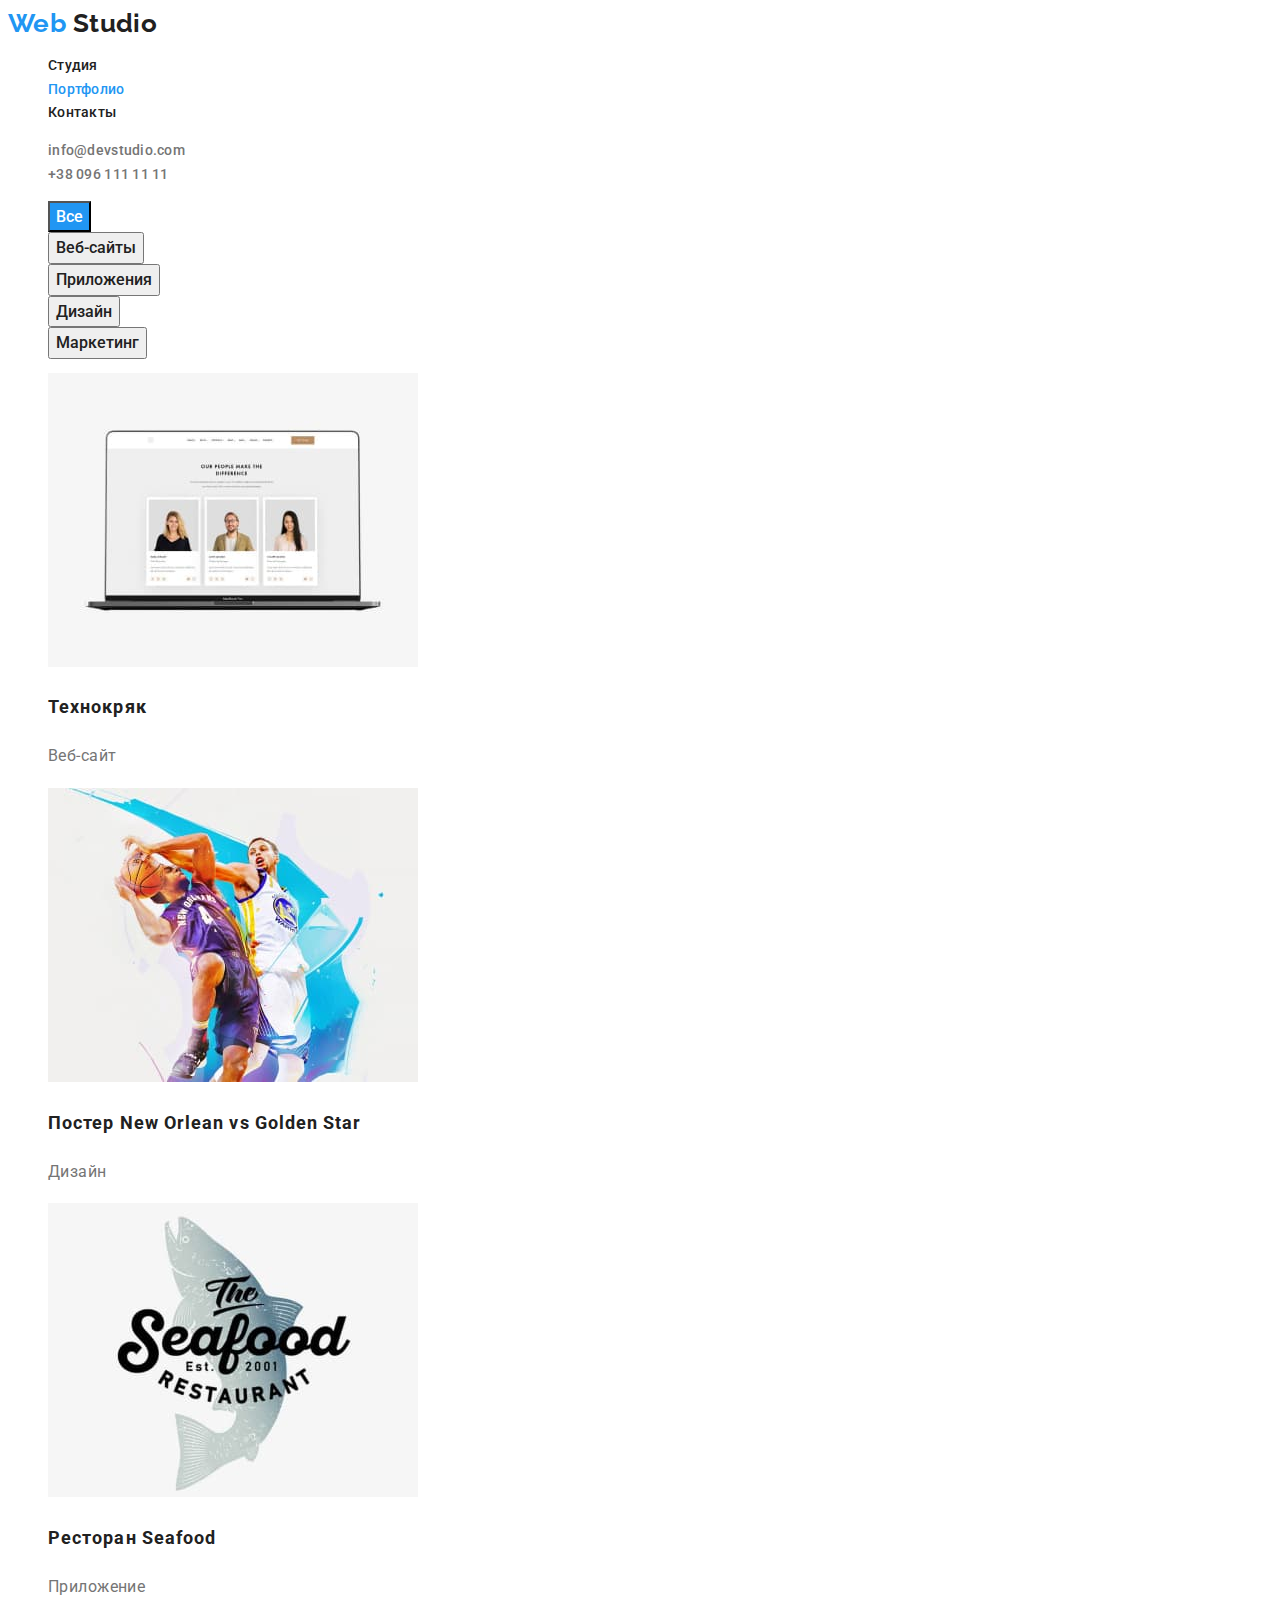
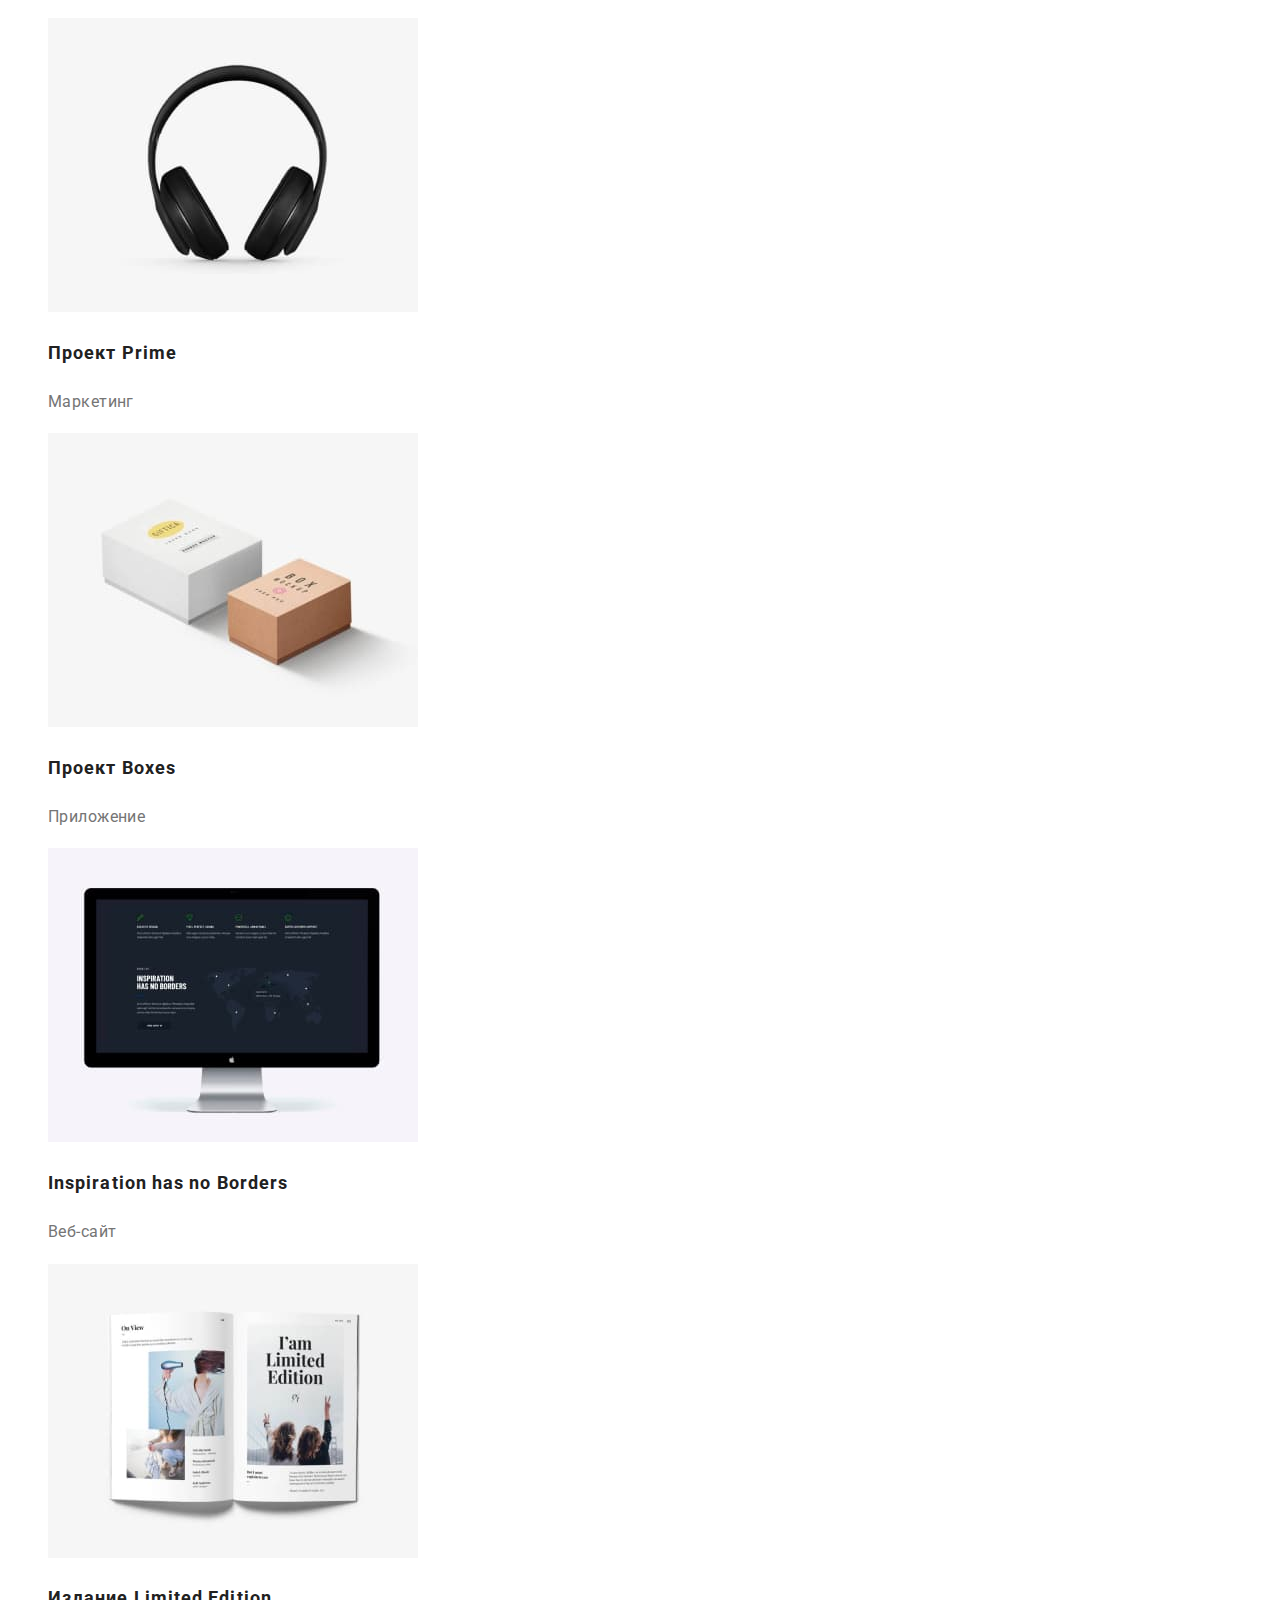
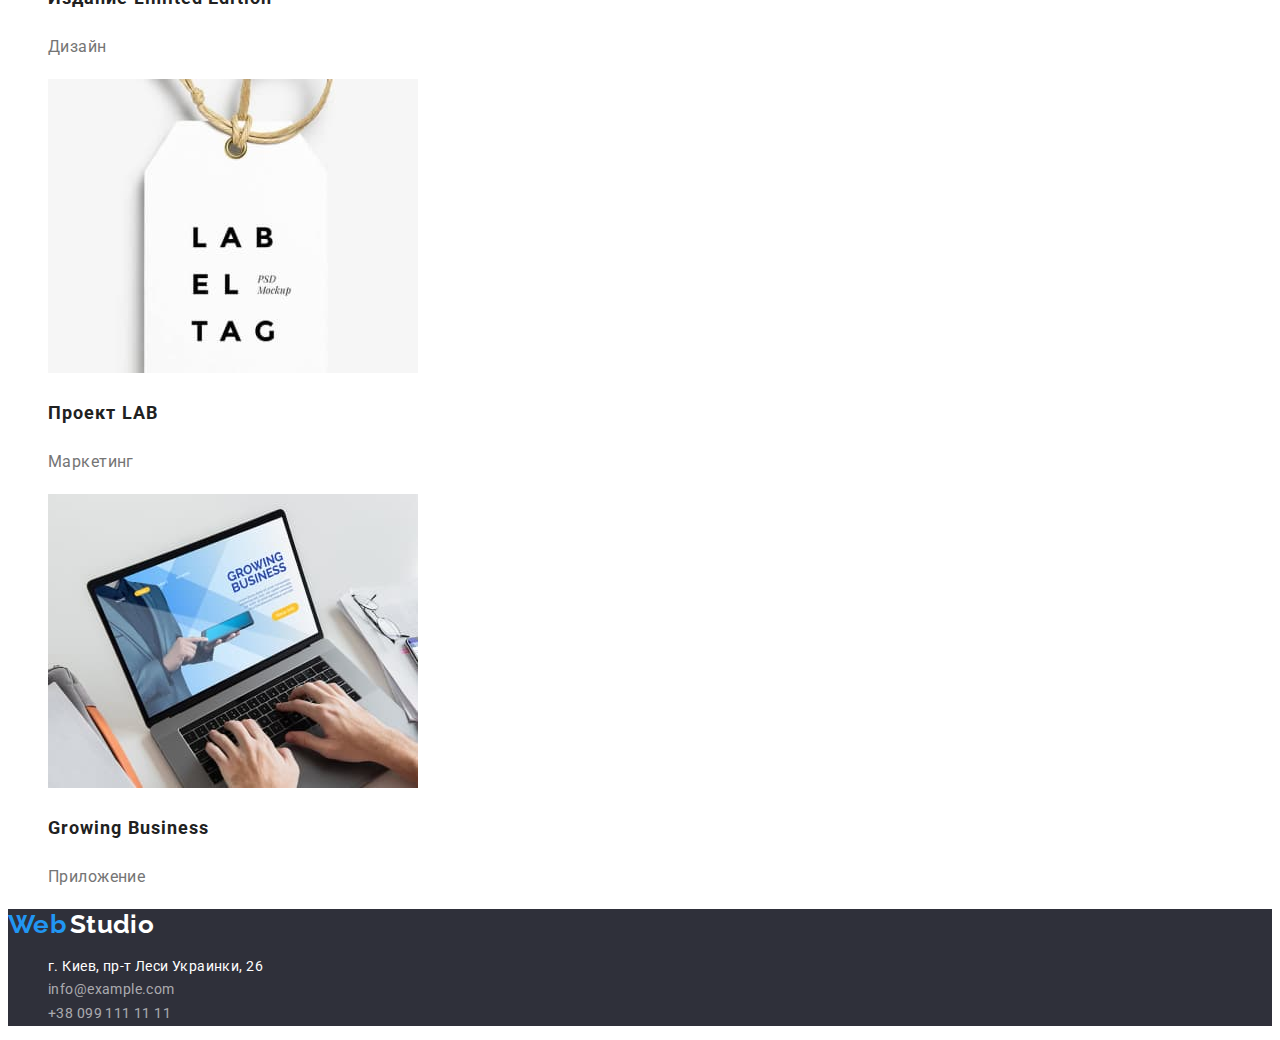
==== portfolio.html @ fdb846cf "cloning" ====
<!DOCTYPE html>
<html lang="ru">

<head>
    <meta charset="UTF-8">
    <meta http-equiv="X-UA-Compatible" content="IE=edge">
    <meta name="viewport" content="width=device-width, initial-scale=1.0">
    <title>goit-markup-hw-02</title>
    <link rel="preconnect" href="https://fonts.googleapis.com">
    <link rel="preconnect" href="https://fonts.gstatic.com" crossorigin>
    <link
        href="https://fonts.googleapis.com/css2?family=Montserrat:wght@400;700&family=Oleo+Script&family=Raleway:wght@700&family=Roboto:wght@400;500;700;900&display=swap"
        rel="stylesheet">
    <link rel="stylesheet" href="./css/styles.css">
</head>

<body>
    <header>
        <a href="#" class="logo">
            <span class="light">Web</span>
            <span class="dark">Studio</span>
            
        </a>
        <nav>
            <ul class="site-nav list">
                <li><a href="./index.html" class="link">Студия</a></li>
                <li><a href="./portfolio.html" class="link current">Портфолио</a></li>
                <li><a href="#" class="link">Контакты</a></li>
            </ul>
        </nav>
        <ul class="menu list">
            <li><a href="mailto:info@devstudio.com" class="menu-link">info@devstudio.com</a></li>
            <li><a href="tel:+380961111111" class="menu-link">+38 096 111 11 11</a></li>
        </ul>
    </header>
    <main>
        <div>
            <ul class="nav list">
                <li> <button class="button-primary">Все</button></li>
                <li> <button class="button-secondary">Веб-сайты</button></li>
                <li> <button class="button-secondary">Приложения</button></li>
                <li> <button class="button-secondary">Дизайн</button></li>
                <li> <button class="button-secondary">Маркетинг</button></li>
            </ul>      
        </div>
        <section class="section">
          <ul class="images-list list">  
              <li><img src="./images/techno.jpg" alt="Техно" width="370" height="294" >
                 <h2 class="title">Технокряк</h2>
                 <p class="work">Веб-сайт</p>
              </li>
              <li><img src="./images/poster.jpg" alt="Постер" width="370" height="294"> 
                 <h2 class="title">Постер New Orlean vs Golden Star</h2>
                 <p class="work">Дизайн</p>
              </li>
              <li><img src="./images/seafood.jpg" alt="Морепродукти" width="370" height="294">
                 <h2 class="title">Ресторан Seafood</h2>
                 <p class="work">Приложение</p>
              </li>
              <li><img src="./images/prime.jpg" alt="Проект prime" width="370" height="294">
                 <h2 class="title">Проект Prime</h2>
                 <p class="work">Маркетинг</p>
              </li>
              <li><img src="./images/boxes.jpg" alt="Коробка" width="370" height="294">
                <h2 class="title">Проект Boxes</h2>
                <p class="work">Приложение</p>
              </li>
              <li><img src="./images/inspiration.jpg" alt="Натхнення" width="370" height="294">
                <h2 class="title">Inspiration has no Borders</h2>
                <p class="work">Веб-сайт</p>
              </li>
              <li><img src="./images/limited.jpg" alt="Обмежене видання" width="370" height="294">
                <h2 class="title">Издание Limited Edition</h2>
                <p class="work">Дизайн</p>
              </li>
              <li><img src="./images/lab.jpg" alt="Проект LAB" width="370" height="294">
                <h2 class="title">Проект LAB</h2>
                <p class="work">Маркетинг</p>
              </li>
              <li><img src="./images/business.jpg" alt="Бизнес" width="370" height="294">
                <h2 class="title">Growing Business</h2>
                <p class="work">Приложение</p>
              </li>
          </ul>
       </section>
    </main>
    <footer class="footer">
        <a href="#" class="company">
            <span class="logo">Web</span>
            <span class="white">Studio</span>
         </a>
        <address>
            <ul class="address list">
                <li><a href="" class="item">г. Киев, пр-т Леси Украинки, 26</a></li>
                <li><a href="mailto:info@example.com" class="link">info@example.com</a></li>
                <li><a href="tel:+380991111111" class="link">+38 099 111 11 11</a></li>
            </ul>
        </address>
    </footer>


</body>

</html>
---- css/styles.css ----
:root {
  --primary-text-color: #757575;
  --title-text-color: #ffffff;
  --accent-color: #2196f3;
  --secondary-color: #212121;
  --transparent-color: rgba(255, 255, 255, 0.6);
  --footer-color: #2f303a;
  --team-background-color: #f5f4fa;
}

body {
  font-family: Roboto, sans-serif;
  font-style: normal;
  background-color: var(--title-text-color);
  color: var(--primary-text-color);
  letter-spacing: 0.03em;
  font-weight: 400;
  font-size: 14px;
  line-height: 1.7;
}

.logo {
  color: var(--accent-color);
  font-family: Raleway;
  font-style: normal;
  font-weight: 700;
  font-size: 26px;
  line-height: 1.2;
  text-decoration: none;
}

.logo .light {
  color: var(--accent-color);
}

.logo .dark {
  color: var(--secondary-color);
}

.site-nav .link {
  font-weight: 500;
  font-size: 14px;
  line-height: 1.14;
  letter-spacing: 0.02em;
  text-decoration: none;
}

.link {
  color: var(--secondary-color);
}

.list {
  list-style: none;
}
.link:hover,
.link:focus {
  color: var(--accent-color);
}
.section-title {
  color: var(--secondary-color);
  font-weight: 700;
  font-size: 36px;
  line-height: 1.17;
  text-align: center;
  letter-spacing: 0.03em;
}
.site-nav .link.current {
  color: var(--accent-color);
}

.hero {
  background-color: #2f303a;
}

.hero-title {
  color: var(--title-text-color);
  font-weight: 900;
  font-size: 44px;
  line-height: 1.36;
  text-align: center;
  letter-spacing: 0.06em;
  text-transform: uppercase;
}

.team {
  background-color: var(--team-background-color);
}
.feature-list .title {
  color: var(--secondary-color);
  font-weight: 700;
  font-size: 14px;
  line-height: 1.4;
  text-transform: uppercase;
}

.section .team {
  color: var(--secondary-color);
  font-weight: 500;
  font-size: 16px;
  line-height: 1.9;
  text-align: center;
}

.section .profession {
  font-weight: 400;
  font-size: 16px;
  line-height: 1.9px;
  text-align: center;
}

.button {
  color: var(--title-text-color);
  background-color: var(--accent-color);
  font-weight: 700;
  font-size: 16px;
  line-height: 1.9;
}

.menu .menu-link {
  color: var(--primary-text-color);
  font-weight: 500;
  font-size: 14px;
  line-height: 1.4;
  letter-spacing: 0.02em;
  text-decoration: none;
}

.menu .link-email {
  color: var(--accent-color);
  font-weight: 500;
  font-size: 14px;
  line-height: 1.4;
  letter-spacing: 0.02em;
  text-decoration: none;
}
.menu .link-tel {
  color: var(--primary-text-color);
  font-weight: 500;
  font-size: 14px;
  line-height: 1.4;
  letter-spacing: 0.02em;
  text-decoration: none;
}

.button-primary {
  color: var(--title-text-color);
  background-color: var(--accent-color);
  font-family: Roboto;
  font-style: normal;
  font-weight: 500;
  font-size: 16px;
  line-height: 1.6;
}

.button-secondary {
  color: var(--secondary-color);
  font-family: Roboto;
  font-style: normal;
  font-weight: 500;
  font-size: 16px;
  line-height: 1.6;
}

.address .link {
  color: var(--transparent-color);
  font-family: Roboto, sans-serif;
  font-style: normal;
  font-weight: 400;
  font-size: 14px;
  line-height: 1.7;
  text-decoration: none;
}

.address .item {
  color: var(--title-text-color);
  font-style: normal;
  font-weight: 400;
  font-size: 14px;
  line-height: 1.7;
  text-decoration: none;
}

.footer {
  background-color: var(--footer-color);
  text-decoration: none;
}
.company {
  text-decoration: none;
}
.footer .white {
  color: var(--title-text-color);
  font-family: Raleway;
  font-style: normal;
  font-weight: 700;
  font-size: 26px;
  line-height: 1.2;
  text-decoration: none;
}

.images-list .title {
  color: var(--secondary-color);
  font-weight: 700;
  font-size: 18px;
  line-height: 2;
  letter-spacing: 0.06em;
}

.images-list .work {
  font-weight: 400;
  font-size: 16px;
  line-height: 1.9;
}
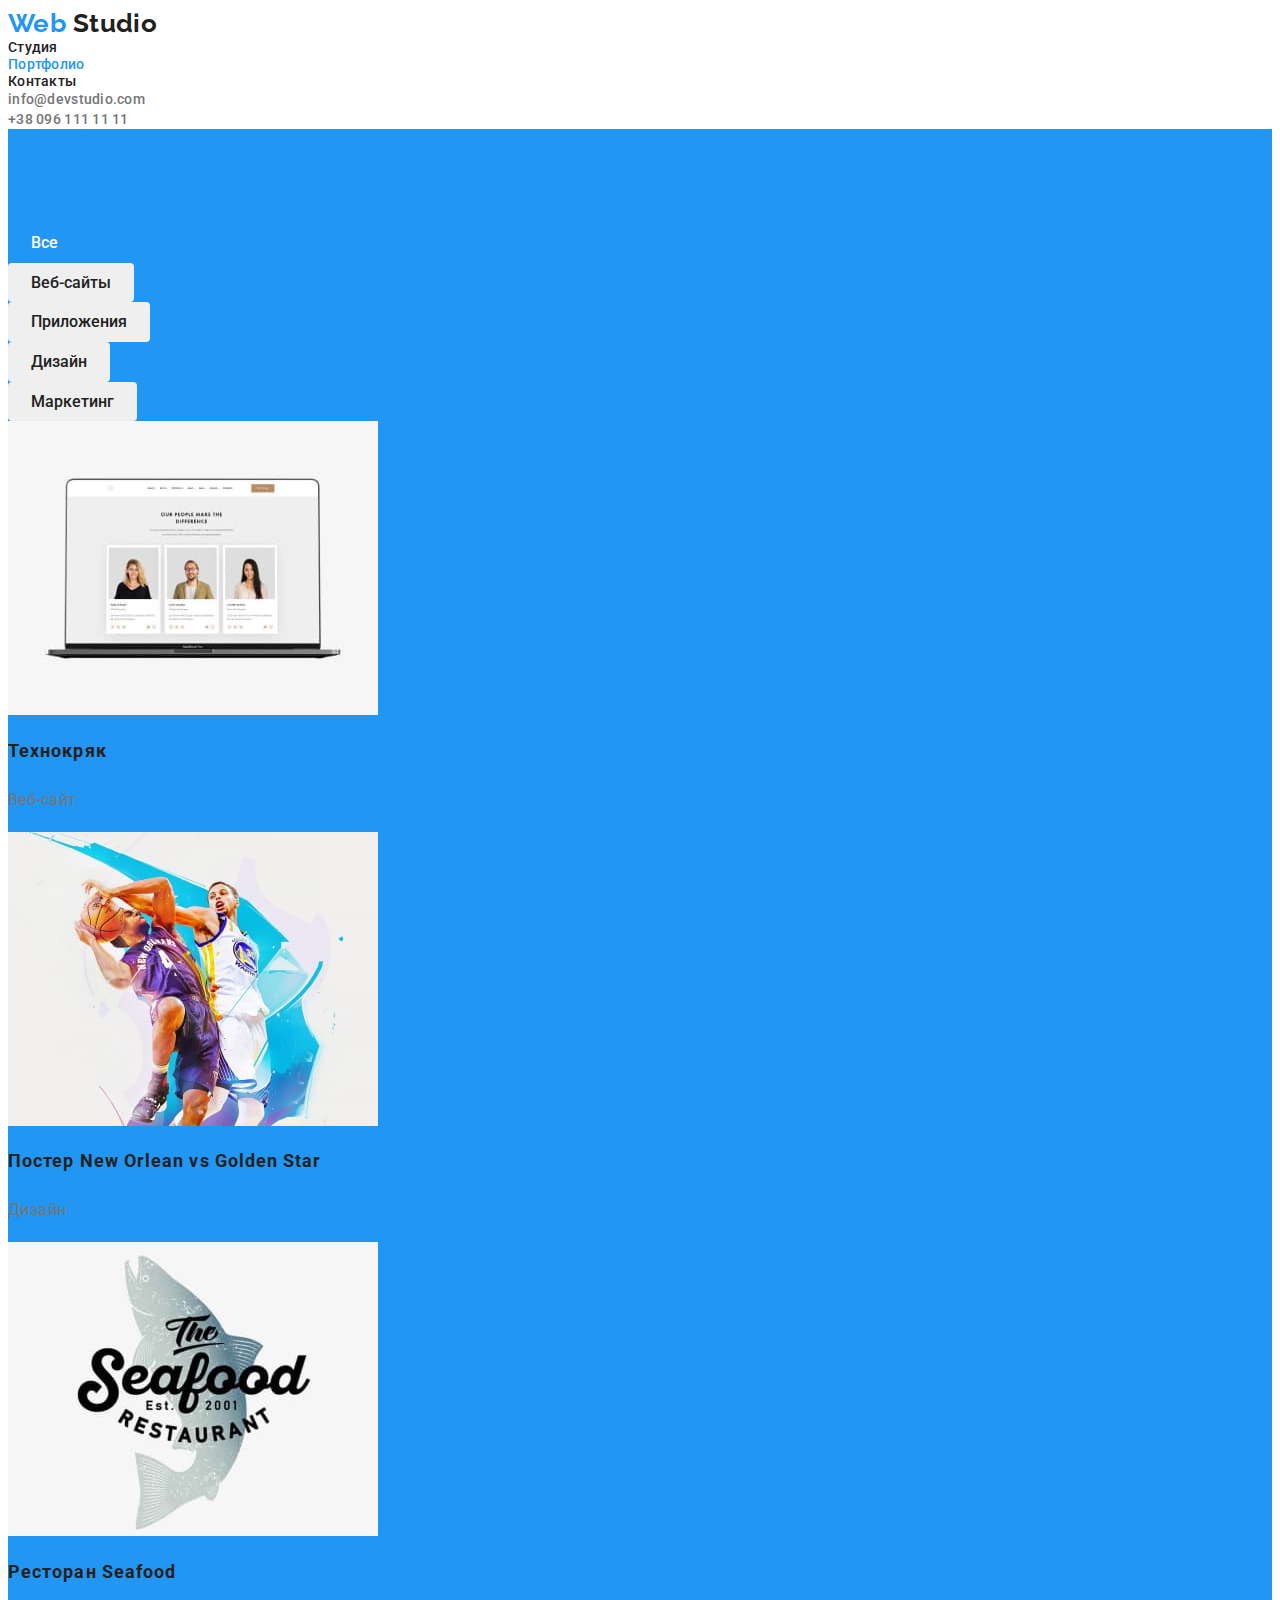
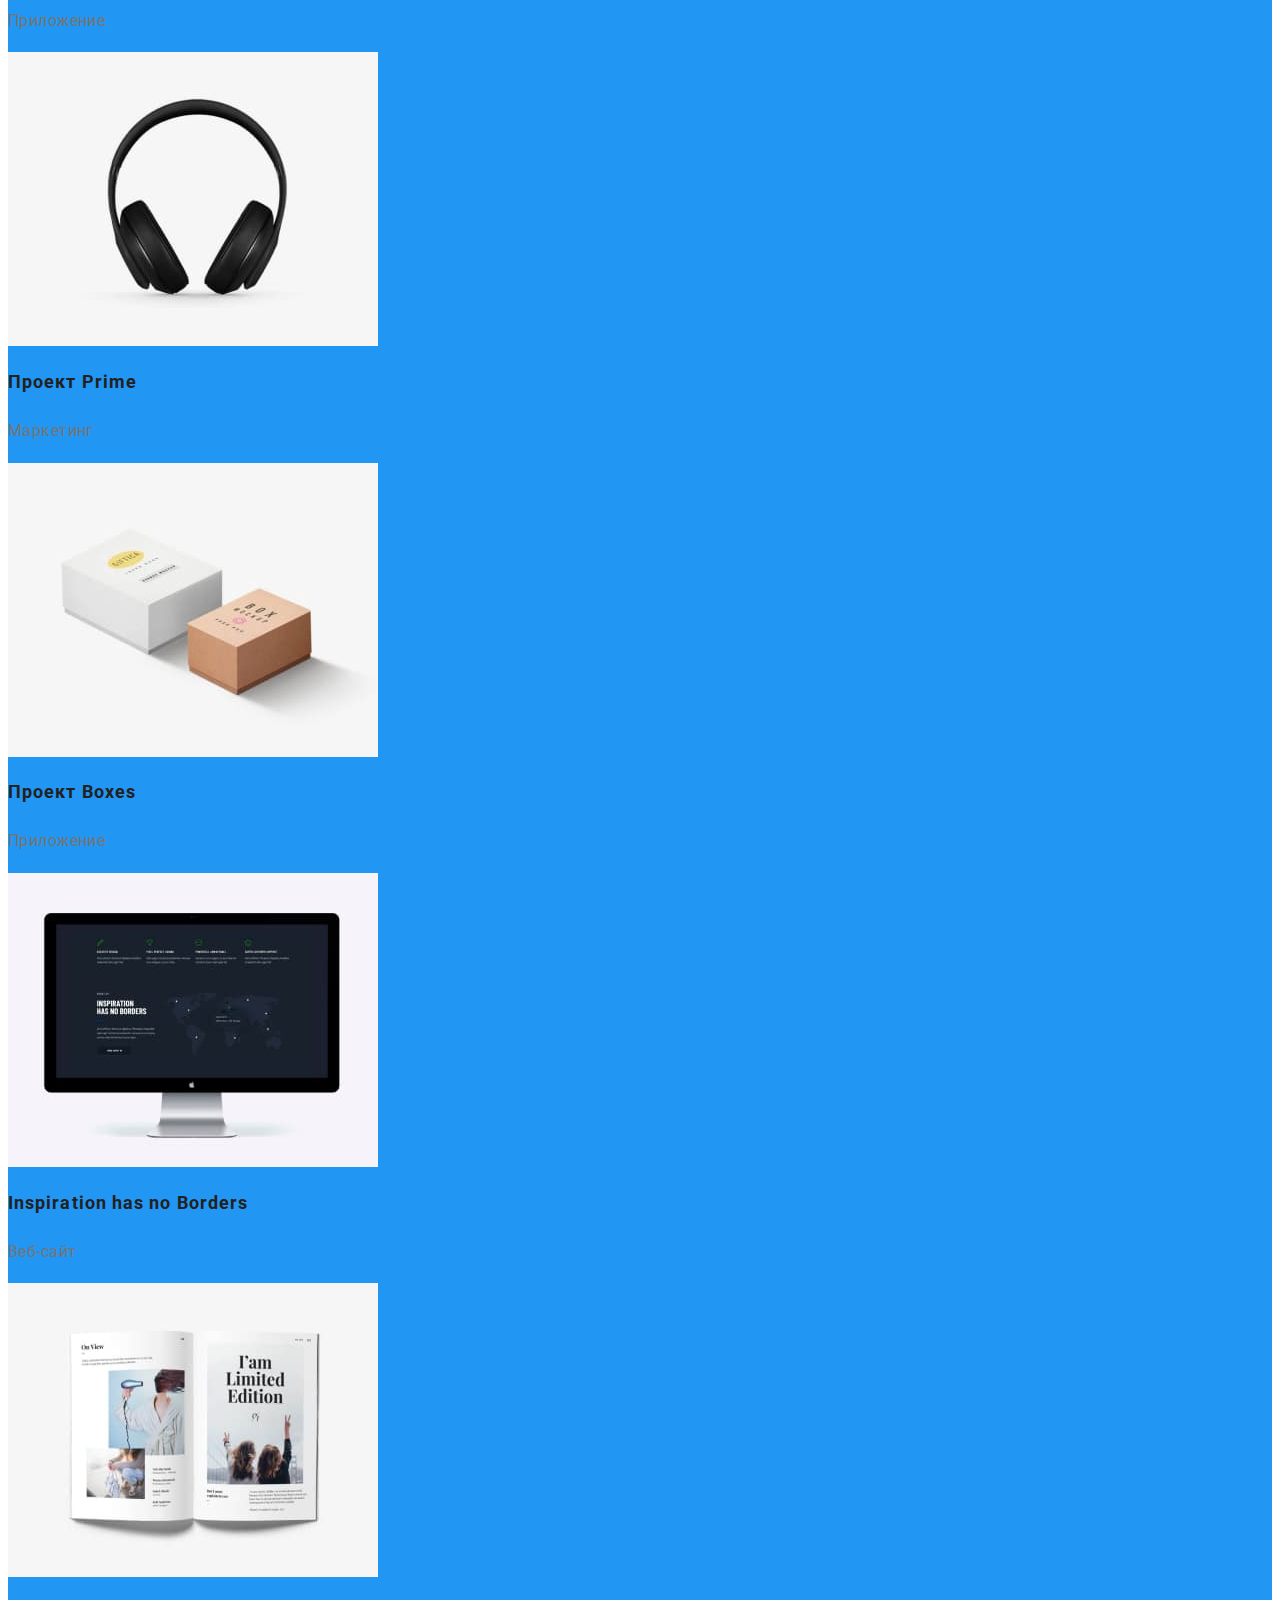
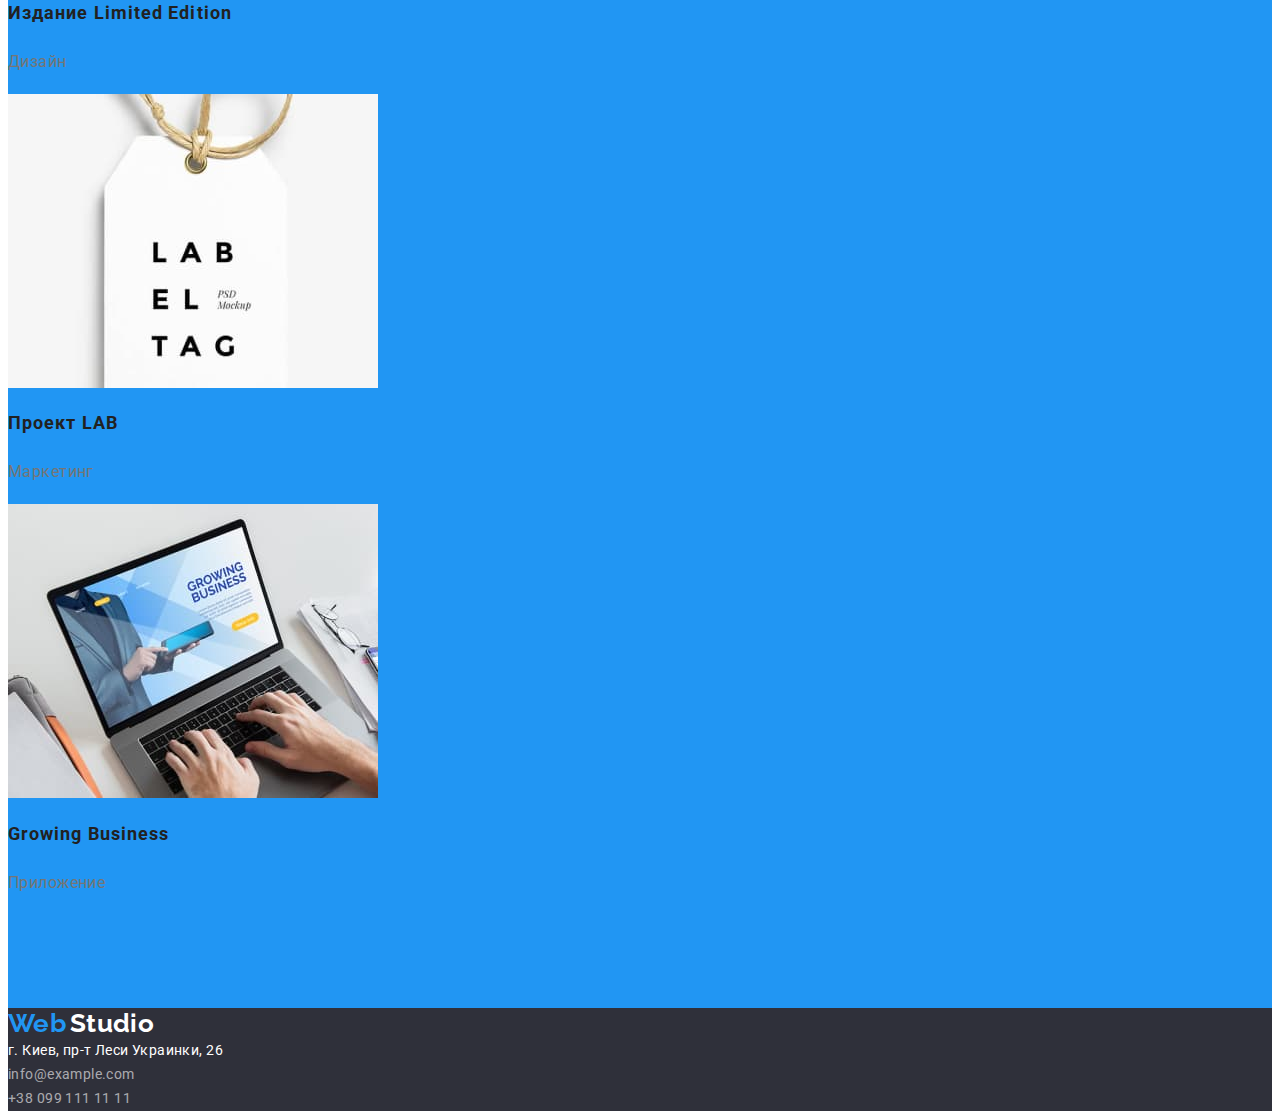
==== commit e22728c6: "the first part" ====
--- a/portfolio.html
+++ b/portfolio.html
@@ -34,16 +34,19 @@
         </ul>
     </header>
     <main>
-        <div>
+       
+   
+      
+        <section class="section">
+
             <ul class="nav list">
                 <li> <button class="button-primary">Все</button></li>
                 <li> <button class="button-secondary">Веб-сайты</button></li>
                 <li> <button class="button-secondary">Приложения</button></li>
                 <li> <button class="button-secondary">Дизайн</button></li>
                 <li> <button class="button-secondary">Маркетинг</button></li>
-            </ul>      
-        </div>
-        <section class="section">
+            </ul>
+
           <ul class="images-list list">  
               <li><img src="./images/techno.jpg" alt="Техно" width="370" height="294" >
                  <h2 class="title">Технокряк</h2>
--- a/css/styles.css
+++ b/css/styles.css
@@ -10,13 +10,28 @@
 
 body {
   font-family: Roboto, sans-serif;
-  font-style: normal;
   background-color: var(--title-text-color);
   color: var(--primary-text-color);
   letter-spacing: 0.03em;
-  font-weight: 400;
-  font-size: 14px;
-  line-height: 1.7;
+  font-size: 14px;
+}
+
+.section {
+  padding-top: 94px;
+  padding-bottom: 94px;
+
+  background-color: #2196f3;
+}
+
+.header {
+  background-color: thistle;
+}
+
+.container {
+  outline: 1px solid tomato;
+  margin-left: auto;
+  margin-right: auto;
+  width: 1200px;
 }
 
 .logo {
@@ -50,6 +65,9 @@
 }
 
 .list {
+  padding: 0;
+  margin: 0;
+
   list-style: none;
 }
 .link:hover,
@@ -57,6 +75,9 @@
   color: var(--accent-color);
 }
 .section-title {
+  margin-top: 0;
+  margin-bottom: 50px;
+
   color: var(--secondary-color);
   font-weight: 700;
   font-size: 36px;
@@ -70,45 +91,73 @@
 
 .hero {
   background-color: #2f303a;
+  text-align: center;
 }
 
 .hero-title {
+  margin-top: 0;
+  margin-bottom: 30px;
+
   color: var(--title-text-color);
   font-weight: 900;
   font-size: 44px;
   line-height: 1.36;
-  text-align: center;
   letter-spacing: 0.06em;
   text-transform: uppercase;
+
+  background-color: tomato;
 }
 
 .team {
   background-color: var(--team-background-color);
 }
 .feature-list .title {
+  margin-top: 0;
+  margin-bottom: 10px;
+
   color: var(--secondary-color);
   font-weight: 700;
   font-size: 14px;
   line-height: 1.4;
   text-transform: uppercase;
 }
+.feature-list .text {
+  margin-top: 0;
+  margin-bottom: 0;
+}
 
 .section .team {
-  color: var(--secondary-color);
-  font-weight: 500;
-  font-size: 16px;
-  line-height: 1.9;
-  text-align: center;
+  margin-top: 0;
+  margin-bottom: 10px;
+
+  color: var(--secondary-color);
+  font-weight: 500;
+  font-size: 16px;
+  line-height: 1.9;
 }
 
 .section .profession {
-  font-weight: 400;
-  font-size: 16px;
-  line-height: 1.9px;
-  text-align: center;
+  margin-top: 0;
+  margin-bottom: 0;
+
+  font-weight: 400;
+  font-size: 16px;
+  line-height: 1.9;
+}
+
+.images-list .item {
+  margin-top: 186px;
+  margin-bottom: 94px;
 }
 
 .button {
+  display: inline-block;
+  border-radius: 4px;
+  padding: 10px 32px;
+  min-width: 136px;
+  text-align: center;
+  border: 1px solid transparent;
+
   color: var(--title-text-color);
   background-color: var(--accent-color);
   font-weight: 700;
@@ -143,6 +192,12 @@
 }
 
 .button-primary {
+  display: inline-block;
+  border-radius: 4px;
+  padding: 6px 22px;
+  text-align: center;
+  border: 1px solid transparent;
+
   color: var(--title-text-color);
   background-color: var(--accent-color);
   font-family: Roboto;
@@ -153,6 +208,12 @@
 }
 
 .button-secondary {
+  display: inline-block;
+  border-radius: 4px;
+  padding: 6px 22px;
+  text-align: center;
+  border: 1px solid transparent;
+
   color: var(--secondary-color);
   font-family: Roboto;
   font-style: normal;
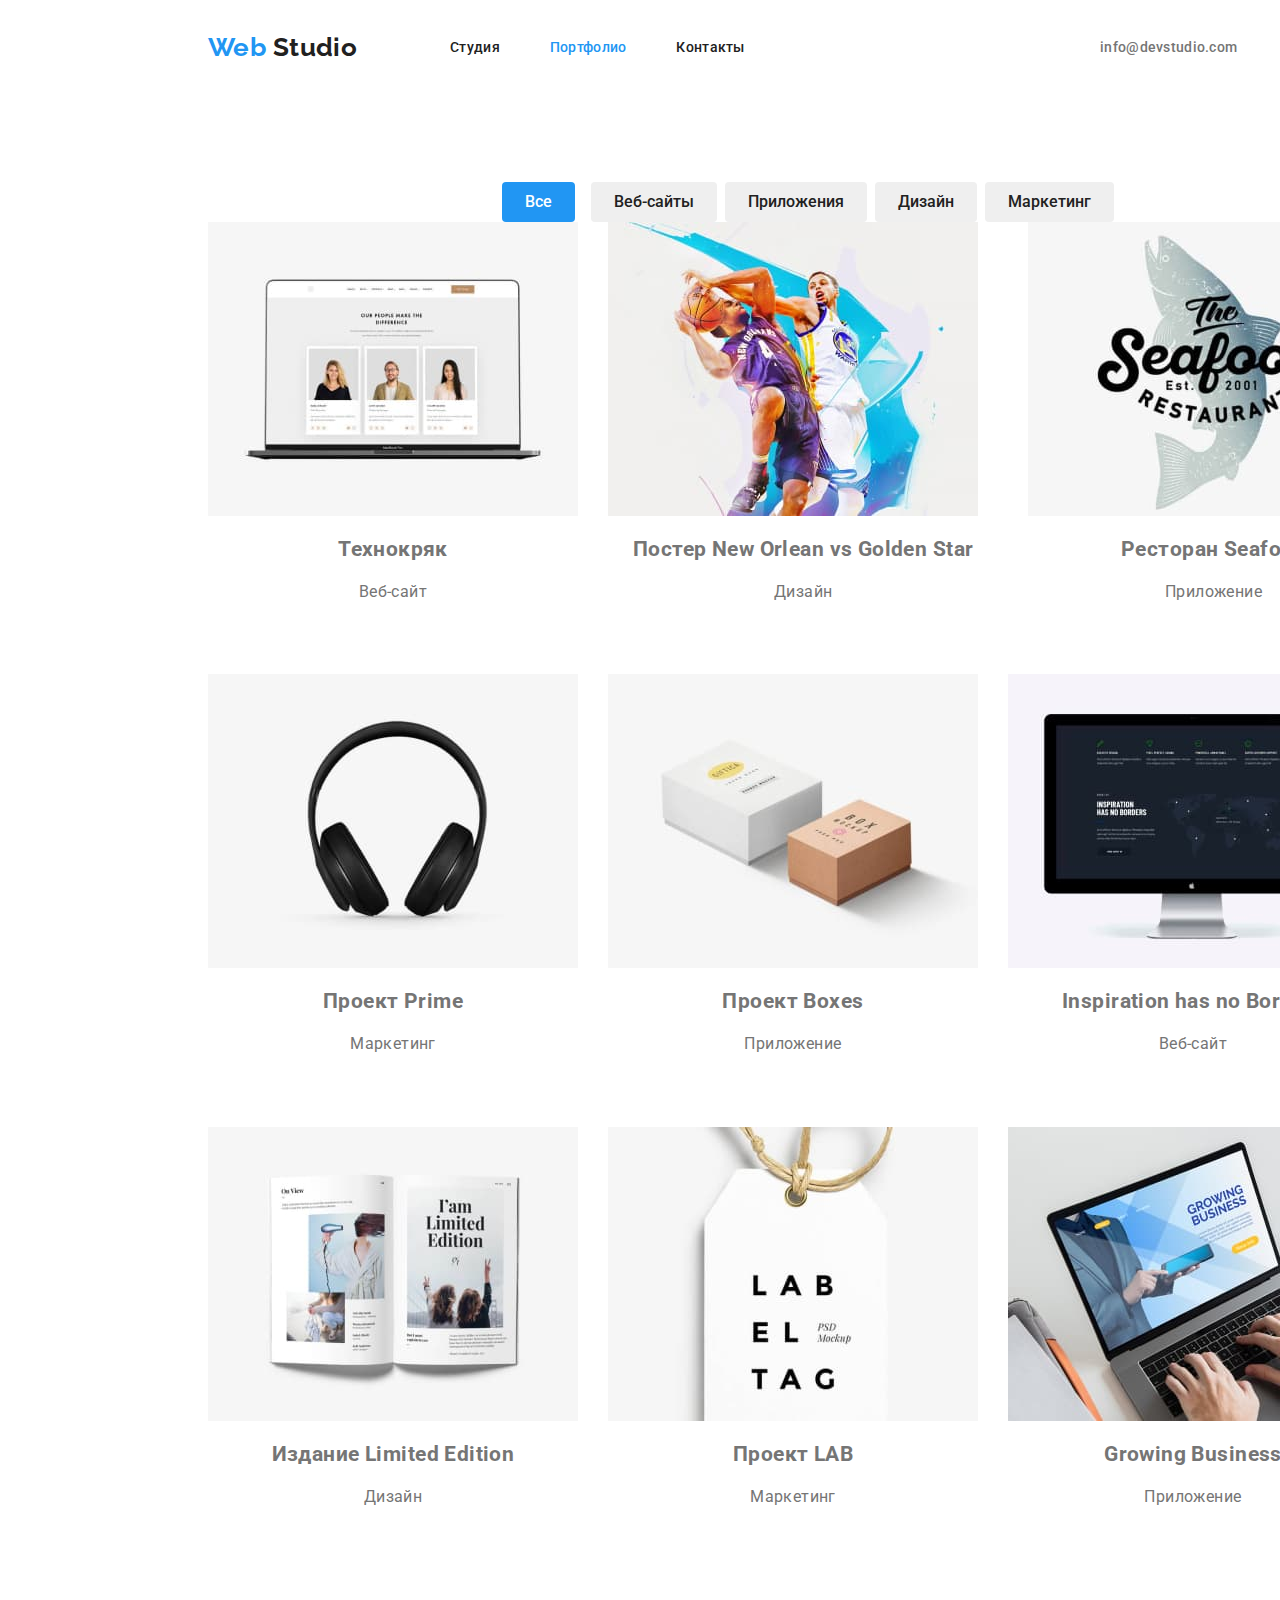
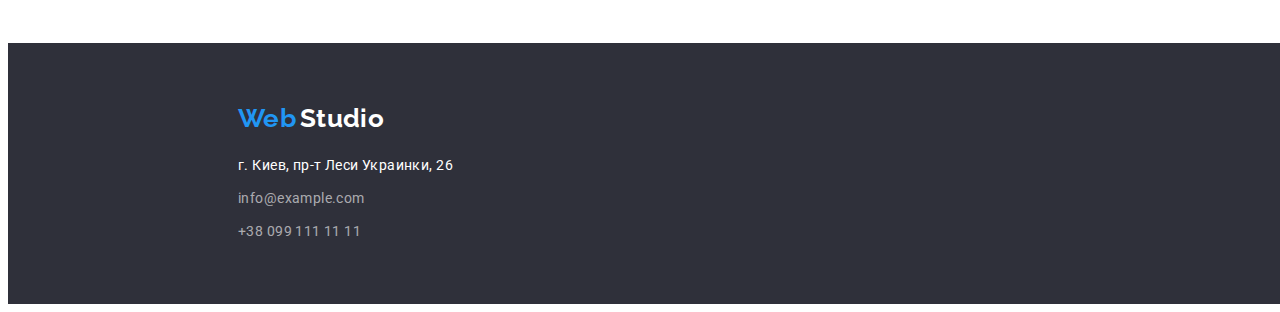
==== commit 35550d68: "latest version" ====
--- a/portfolio.html
+++ b/portfolio.html
@@ -16,80 +16,85 @@
 
 <body>
     <header>
-        <a href="#" class="logo">
+      <div class="container menu-nav">
+          <a href="#" class="logo">
             <span class="light">Web</span>
             <span class="dark">Studio</span>
-            
-        </a>
-        <nav>
+          </a>
+         <nav>
             <ul class="site-nav list">
-                <li><a href="./index.html" class="link">Студия</a></li>
-                <li><a href="./portfolio.html" class="link current">Портфолио</a></li>
-                <li><a href="#" class="link">Контакты</a></li>
+                <li class="item"><a href="./index.html" class="link">Студия</a></li>
+                <li class="item"></li><a href="./portfolio.html" class="link current">Портфолио</a></li>
+                <li class="item"><a href="#" class="link">Контакты</a></li>
             </ul>
-        </nav>
-        <ul class="menu list">
-            <li><a href="mailto:info@devstudio.com" class="menu-link">info@devstudio.com</a></li>
-            <li><a href="tel:+380961111111" class="menu-link">+38 096 111 11 11</a></li>
-        </ul>
+         </nav>
+         <ul class="menu list">
+            <li class="item"><a href="mailto:info@devstudio.com" class="menu-link">info@devstudio.com</a></li>
+            <li class="item"><a href="tel:+380961111111" class="menu-link">+38 096 111 11 11</a></li>
+         </ul>
+      </div>
     </header>
     <main>
        
    
       
         <section class="section">
-
-            <ul class="nav list">
-                <li> <button class="button-primary">Все</button></li>
-                <li> <button class="button-secondary">Веб-сайты</button></li>
-                <li> <button class="button-secondary">Приложения</button></li>
-                <li> <button class="button-secondary">Дизайн</button></li>
-                <li> <button class="button-secondary">Маркетинг</button></li>
-            </ul>
-
-          <ul class="images-list list">  
-              <li><img src="./images/techno.jpg" alt="Техно" width="370" height="294" >
-                 <h2 class="title">Технокряк</h2>
-                 <p class="work">Веб-сайт</p>
-              </li>
-              <li><img src="./images/poster.jpg" alt="Постер" width="370" height="294"> 
-                 <h2 class="title">Постер New Orlean vs Golden Star</h2>
-                 <p class="work">Дизайн</p>
-              </li>
-              <li><img src="./images/seafood.jpg" alt="Морепродукти" width="370" height="294">
-                 <h2 class="title">Ресторан Seafood</h2>
-                 <p class="work">Приложение</p>
-              </li>
-              <li><img src="./images/prime.jpg" alt="Проект prime" width="370" height="294">
-                 <h2 class="title">Проект Prime</h2>
-                 <p class="work">Маркетинг</p>
-              </li>
-              <li><img src="./images/boxes.jpg" alt="Коробка" width="370" height="294">
-                <h2 class="title">Проект Boxes</h2>
-                <p class="work">Приложение</p>
-              </li>
-              <li><img src="./images/inspiration.jpg" alt="Натхнення" width="370" height="294">
-                <h2 class="title">Inspiration has no Borders</h2>
-                <p class="work">Веб-сайт</p>
-              </li>
-              <li><img src="./images/limited.jpg" alt="Обмежене видання" width="370" height="294">
-                <h2 class="title">Издание Limited Edition</h2>
-                <p class="work">Дизайн</p>
-              </li>
-              <li><img src="./images/lab.jpg" alt="Проект LAB" width="370" height="294">
-                <h2 class="title">Проект LAB</h2>
-                <p class="work">Маркетинг</p>
-              </li>
-              <li><img src="./images/business.jpg" alt="Бизнес" width="370" height="294">
-                <h2 class="title">Growing Business</h2>
-                <p class="work">Приложение</p>
-              </li>
-          </ul>
+           <div class="container nav">
+                <ul class="nav list">
+                  <li class="item"> <button class="button-primary">Все</button></li>
+                  <li class="item"> <button class="button-secondary">Веб-сайты</button></li>
+                  <li class="item"> <button class="button-secondary">Приложения</button></li>
+                  <li class="item"> <button class="button-secondary">Дизайн</button></li>
+                  <li class="item"> <button class="button-secondary">Маркетинг</button></li>
+              </ul>
+           </div>
+           <div class="container flex">
+             <ul class="images-list list">  
+                  <li class="flex-element">
+                     <img src="./images/techno.jpg" alt="Техно" width="370" height="294" >
+                    <div class="text"><h2 class="title">Технокряк</h2>
+                     <p class="work">Веб-сайт</p></div>
+                  </li>
+                  <li class="flex-element"><img src="./images/poster.jpg" alt="Постер" width="370" height="294"> 
+                     <div class="text"><h2 class="title">Постер New Orlean vs Golden Star</h2>
+                     <p class="work">Дизайн</p></div>
+                  </li>
+                 <li class="flex-element"><img src="./images/seafood.jpg" alt="Морепродукти" width="370" height="294">
+                      <div class="text"><h2 class="title">Ресторан Seafood</h2>
+                      <p class="work">Приложение</p></div>
+                  </li>
+                 <li class="flex-element"><img src="./images/prime.jpg" alt="Проект prime" width="370" height="294">
+                     <div class="text"><h2 class="title">Проект Prime</h2>
+                      <p class="work">Маркетинг</p></div>
+                 </li>
+                 <li class="flex-element"><img src="./images/boxes.jpg" alt="Коробка" width="370" height="294">
+                    <div class="text"> <h2 class="title">Проект Boxes</h2>
+                      <p class="work">Приложение</p></div>
+                  </li>
+                  <li class="flex-element"><img src="./images/inspiration.jpg" alt="Натхнення" width="370" height="294">
+                    <div class="text"><h2 class="title">Inspiration has no Borders</h2>
+                       <p class="work">Веб-сайт</p></div>
+                    </li>
+                 <li class="flex-element"><img src="./images/limited.jpg" alt="Обмежене видання" width="370" height="294">
+                    <div class="text"> <h2 class="title">Издание Limited Edition</h2>
+                     <p class="work">Дизайн</p></div>
+                 </li>
+                 <li class="flex-element"><img src="./images/lab.jpg" alt="Проект LAB" width="370" height="294">
+                    <div class="text"> <h2 class="title">Проект LAB</h2>
+                     <p class="work">Маркетинг</p></div>
+                 </li>
+                  <li class="flex-element"><img src="./images/business.jpg" alt="Бизнес" width="370" height="294">
+                    <div class="text"><h2 class="title">Growing Business</h2>
+                      <p class="work">Приложение</p></div>
+                  </li>
+               </ul>
+          </div>
        </section>
     </main>
     <footer class="footer">
+      <div class="container">
         <a href="#" class="company">
-            <span class="logo">Web</span>
+            <span class="blue">Web</span>
             <span class="white">Studio</span>
          </a>
         <address>
@@ -99,6 +104,7 @@
                 <li><a href="tel:+380991111111" class="link">+38 099 111 11 11</a></li>
             </ul>
         </address>
+     </div>
     </footer>
 
 
--- a/css/styles.css
+++ b/css/styles.css
@@ -8,7 +8,11 @@
   --team-background-color: #f5f4fa;
 }
 
+
+
+
 body {
+  width: 1600px;
   font-family: Roboto, sans-serif;
   background-color: var(--title-text-color);
   color: var(--primary-text-color);
@@ -19,22 +23,43 @@
 .section {
   padding-top: 94px;
   padding-bottom: 94px;
-
-  background-color: #2196f3;
-}
-
-.header {
-  background-color: thistle;
+}
+
+.link {
+  color: var(--secondary-color);
+}
+
+.list {
+  padding: 0;
+  margin: 0;
+
+  list-style: none;
+}
+
+h1,
+h2,
+h3 {
+  margin-top: 0;
+  margin-bottom: 0;
 }
 
 .container {
-  outline: 1px solid tomato;
   margin-left: auto;
   margin-right: auto;
   width: 1200px;
+  padding-left: 15px;
+  padding-right: 15px;
+}
+
+.menu-nav {
+  display: flex;
+  align-items: center;
 }
 
 .logo {
+  display: block;
+  margin-bottom: 20px;
+
   color: var(--accent-color);
   font-family: Raleway;
   font-style: normal;
@@ -44,6 +69,13 @@
   text-decoration: none;
 }
 
+.menu-nav .logo {
+display: block;
+margin-top: 24px;
+margin-bottom: 25px;
+
+
+}
 .logo .light {
   color: var(--accent-color);
 }
@@ -52,7 +84,23 @@
   color: var(--secondary-color);
 }
 
+.site-nav {
+  display: flex;
+  margin-left: 93px;
+}
+
+.site-nav .item {
+}
+
+.site-nav .item + .item {
+  margin-left: 50px;
+}
+
 .site-nav .link {
+  display: block;
+  padding-top: 32px;
+  padding-bottom: 32px;
+
   font-weight: 500;
   font-size: 14px;
   line-height: 1.14;
@@ -60,16 +108,26 @@
   text-decoration: none;
 }
 
-.link {
-  color: var(--secondary-color);
-}
-
-.list {
-  padding: 0;
-  margin: 0;
-
-  list-style: none;
-}
+.nav {
+  display: flex;
+  justify-content: center;
+}
+
+.nav .item {
+  align-items: center;
+}
+
+.menu {
+  display: flex;
+  margin-left: auto;
+}
+.menu .item {
+}
+
+.menu .item + .item {
+  margin-left: 50px;
+}
+
 .link:hover,
 .link:focus {
   color: var(--accent-color);
@@ -87,6 +145,7 @@
 }
 .site-nav .link.current {
   color: var(--accent-color);
+  margin-right: 50px;
 }
 
 .hero {
@@ -104,13 +163,25 @@
   line-height: 1.36;
   letter-spacing: 0.06em;
   text-transform: uppercase;
-
-  background-color: tomato;
 }
 
 .team {
   background-color: var(--team-background-color);
 }
+
+.feature-list {
+  display: flex;
+  justify-content: space-between;
+}
+
+.feature-list .item {
+  width: 270px;
+}
+
+.feature-list .item + .item {
+  margin-left: 30px;
+}
+
 .feature-list .title {
   margin-top: 0;
   margin-bottom: 10px;
@@ -124,6 +195,17 @@
 .feature-list .text {
   margin-top: 0;
   margin-bottom: 0;
+}
+
+.picture-list {
+  display: flex;
+}
+
+.picture-list .item {
+  margin-right: 30px;
+}
+.picture-list .item:last-child {
+  margin-right: 0;
 }
 
 .section .team {
@@ -148,6 +230,44 @@
 .images-list .item {
   margin-top: 186px;
   margin-bottom: 94px;
+}
+
+.images-list .text {
+  border: 1px solid white;
+  text-align: center;
+  padding-top: 20px;
+  padding-bottom: 20px;
+}
+
+.flex {
+}
+
+img {
+  display: block;
+  max-width: 100%;
+  height: auto;
+}
+
+.flex-element .text {
+  border: 1px solid white;
+  padding: 20px 24px 20px 24px;
+}
+
+.images-list {
+  display: flex;
+  flex-wrap: wrap;
+}
+
+.flex-element {
+  margin-right: 30px;
+  margin-bottom: 30px;
+}
+.flex-element:nth-child(3n) {
+  margin-right: 0;
+}
+
+.flex-element:nth-last-child(-n + 3) {
+  margin-bottom: 0;
 }
 
 .button {
@@ -175,6 +295,10 @@
 }
 
 .menu .link-email {
+  display: block;
+  padding-top: 32px;
+  padding-bottom: 32px;
+
   color: var(--accent-color);
   font-weight: 500;
   font-size: 14px;
@@ -183,6 +307,10 @@
   text-decoration: none;
 }
 .menu .link-tel {
+  display: block;
+  padding-top: 32px;
+  padding-bottom: 32px;
+
   color: var(--primary-text-color);
   font-weight: 500;
   font-size: 14px;
@@ -192,6 +320,8 @@
 }
 
 .button-primary {
+  margin-right: 8px;
+
   display: inline-block;
   border-radius: 4px;
   padding: 6px 22px;
@@ -222,7 +352,16 @@
   line-height: 1.6;
 }
 
+.nav .item:not(:last-child) {
+  display: block;
+  margin-right: 8px;
+}
+
 .address .link {
+  display: block;
+
+  margin-top: 9px;
+
   color: var(--transparent-color);
   font-family: Roboto, sans-serif;
   font-style: normal;
@@ -233,6 +372,8 @@
 }
 
 .address .item {
+  
+
   color: var(--title-text-color);
   font-style: normal;
   font-weight: 400;
@@ -242,10 +383,13 @@
 }
 
 .footer {
+  padding: 60px 1154px 60px 215px;
   background-color: var(--footer-color);
   text-decoration: none;
 }
 .company {
+  display: block;
+  margin-bottom: 20px;
   text-decoration: none;
 }
 .footer .white {
@@ -258,6 +402,18 @@
   text-decoration: none;
 }
 
+.footer .blue {
+  
+  color: var(--accent-color);
+  font-family: Raleway;
+  font-style: normal;
+  font-weight: 700;
+  font-size: 26px;
+  line-height: 1.2;
+  text-decoration: none;
+}
+}
+
 .images-list .title {
   color: var(--secondary-color);
   font-weight: 700;
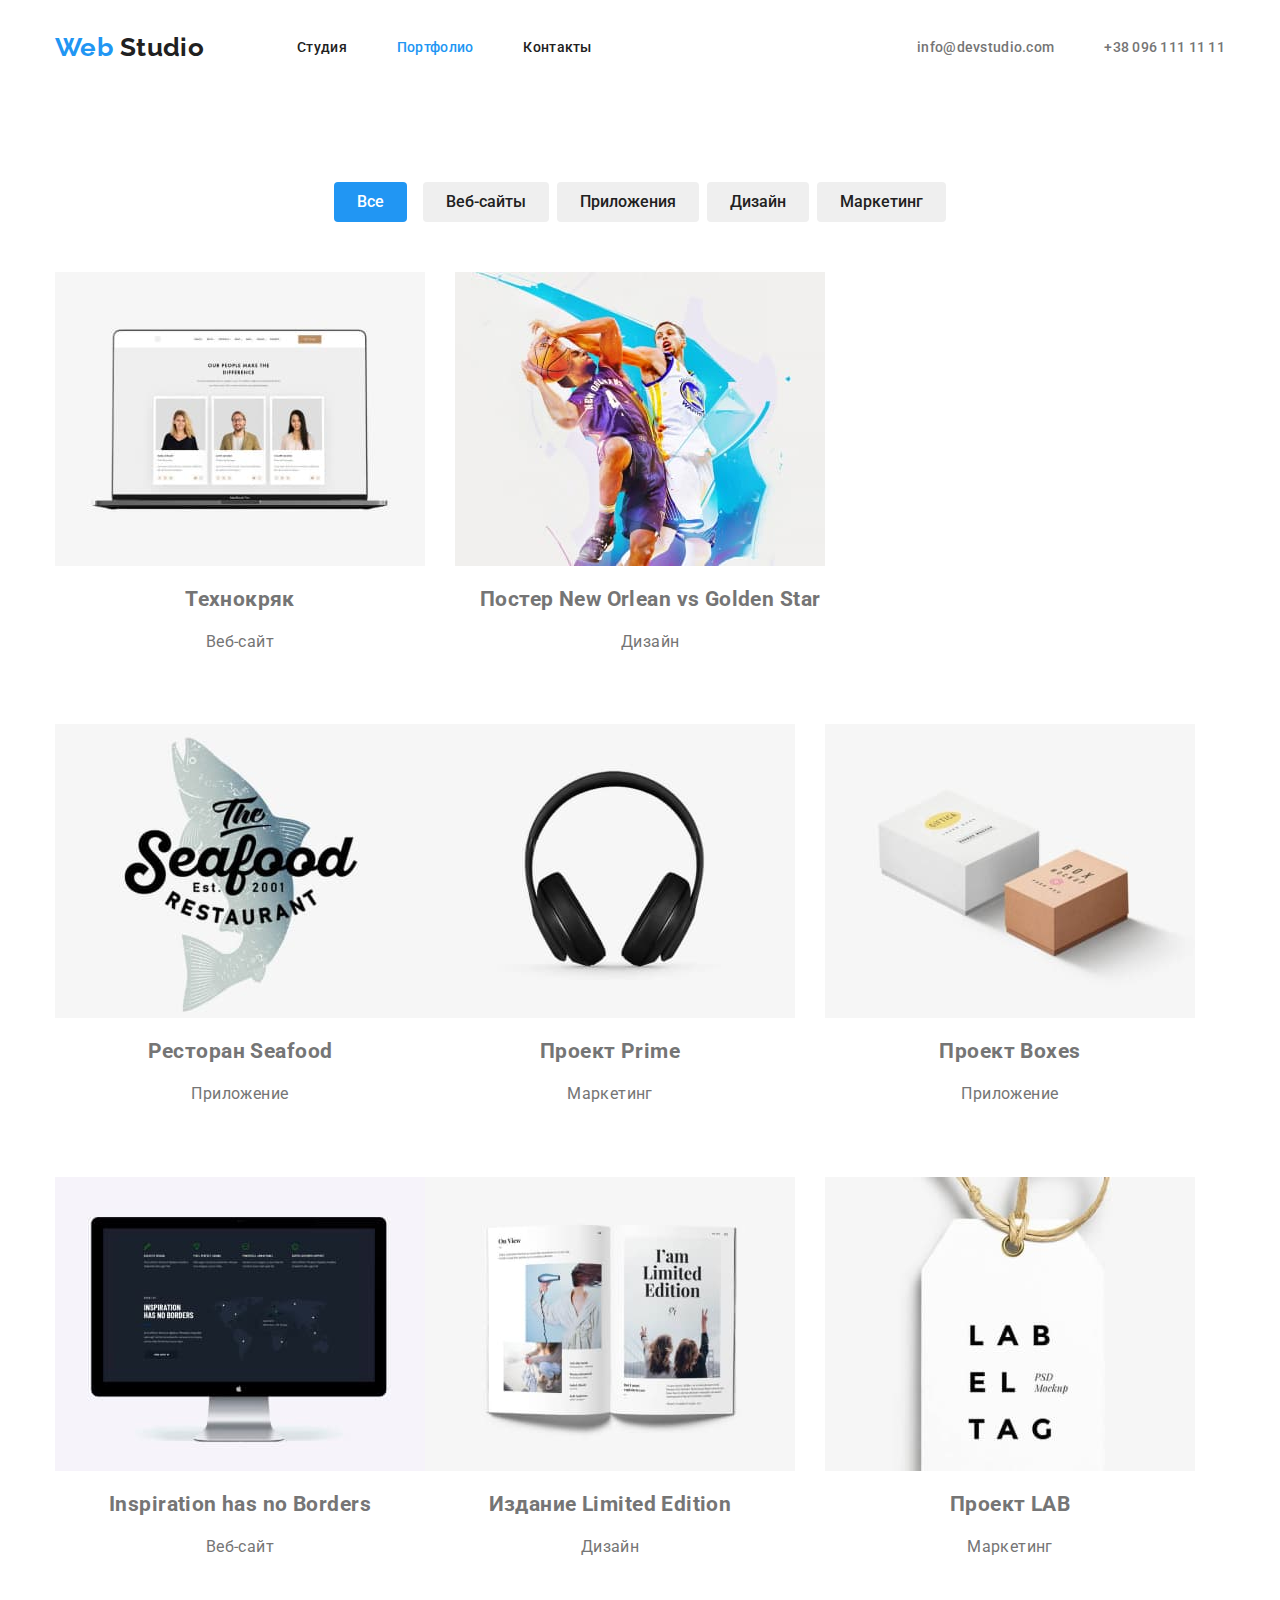
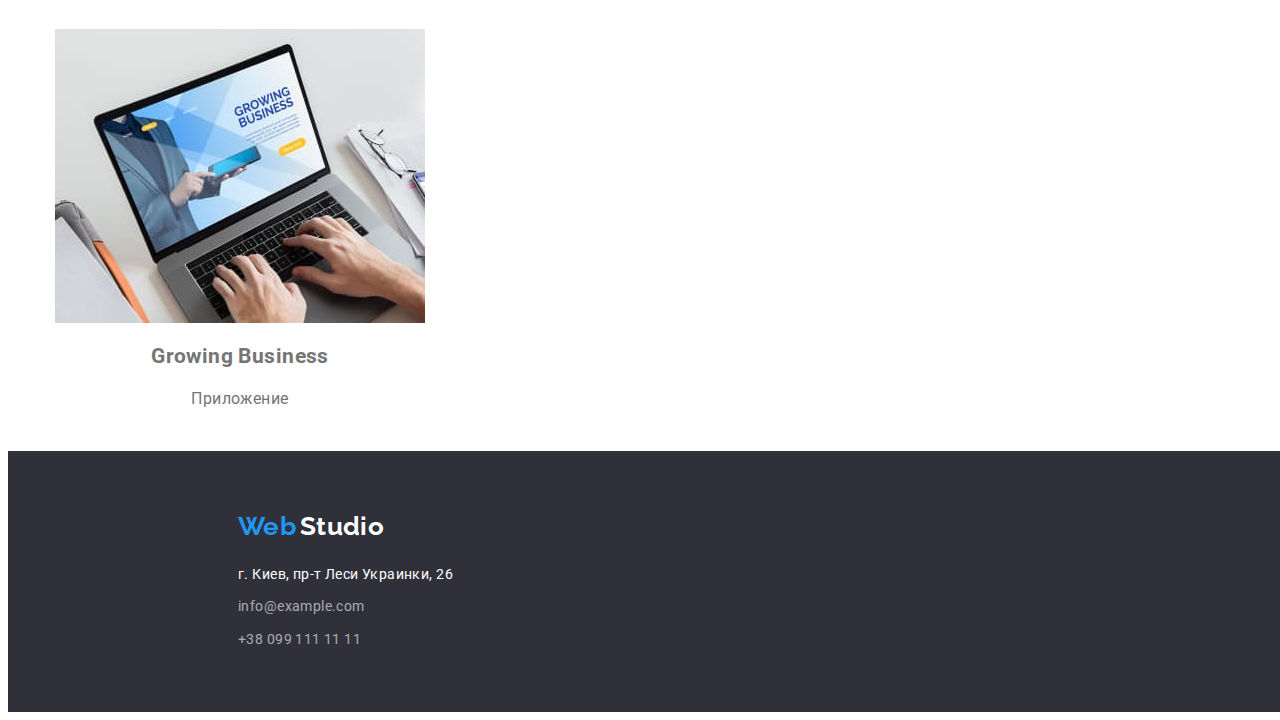
==== commit ed586066: "adjustment2" ====
--- a/portfolio.html
+++ b/portfolio.html
@@ -39,7 +39,7 @@
    
       
         <section class="section">
-           <div class="container nav">
+           <div class="container navigation">
                 <ul class="nav list">
                   <li class="item"> <button class="button-primary">Все</button></li>
                   <li class="item"> <button class="button-secondary">Веб-сайты</button></li>
--- a/css/styles.css
+++ b/css/styles.css
@@ -8,11 +8,20 @@
   --team-background-color: #f5f4fa;
 }
 
+html {
+  box-sizing: border-box;
+}
+
+*,
+*::before,
+*::after {
+  box-sizing: inherit;
+}
 
 
 
 body {
-  width: 1600px;
+  
   font-family: Roboto, sans-serif;
   background-color: var(--title-text-color);
   color: var(--primary-text-color);
@@ -22,8 +31,8 @@
 
 .section {
   padding-top: 94px;
-  padding-bottom: 94px;
-}
+  }
+
 
 .link {
   color: var(--secondary-color);
@@ -92,8 +101,8 @@
 .site-nav .item {
 }
 
-.site-nav .item + .item {
-  margin-left: 50px;
+.site-nav .item + .item:not(:last-child) {
+  margin-right: 50px;
 }
 
 .site-nav .link {
@@ -108,7 +117,11 @@
   text-decoration: none;
 }
 
+.navigation {
+  margin-bottom: 50px;
+}
 .nav {
+  
   display: flex;
   justify-content: center;
 }
@@ -151,11 +164,14 @@
 .hero {
   background-color: #2f303a;
   text-align: center;
+  padding-top: 200px;
+  padding-bottom: 200px;
 }
 
 .hero-title {
   margin-top: 0;
   margin-bottom: 30px;
+  
 
   color: var(--title-text-color);
   font-weight: 900;
@@ -165,7 +181,8 @@
   text-transform: uppercase;
 }
 
-.team {
+.command{
+  padding-bottom: 94px;  
   background-color: var(--team-background-color);
 }
 
@@ -183,7 +200,7 @@
 }
 
 .feature-list .title {
-  margin-top: 0;
+  
   margin-bottom: 10px;
 
   color: var(--secondary-color);
@@ -195,7 +212,13 @@
 .feature-list .text {
   margin-top: 0;
   margin-bottom: 0;
-}
+
+  font-weight: 400;
+  font-size: 14px;
+  line-height: 1.7;
+
+}
+  
 
 .picture-list {
   display: flex;
@@ -209,6 +232,7 @@
 }
 
 .section .team {
+  
   margin-top: 0;
   margin-bottom: 10px;
 
@@ -227,10 +251,11 @@
   line-height: 1.9;
 }
 
-.images-list .item {
-  margin-top: 186px;
-  margin-bottom: 94px;
-}
+.images-list .item:not(:last-child) {
+  
+   margin-right: 30px;
+}
+
 
 .images-list .text {
   border: 1px solid white;
@@ -277,6 +302,7 @@
   min-width: 136px;
   text-align: center;
   border: 1px solid transparent;
+  
 
   color: var(--title-text-color);
   background-color: var(--accent-color);
@@ -383,6 +409,7 @@
 }
 
 .footer {
+ 
   padding: 60px 1154px 60px 215px;
   background-color: var(--footer-color);
   text-decoration: none;
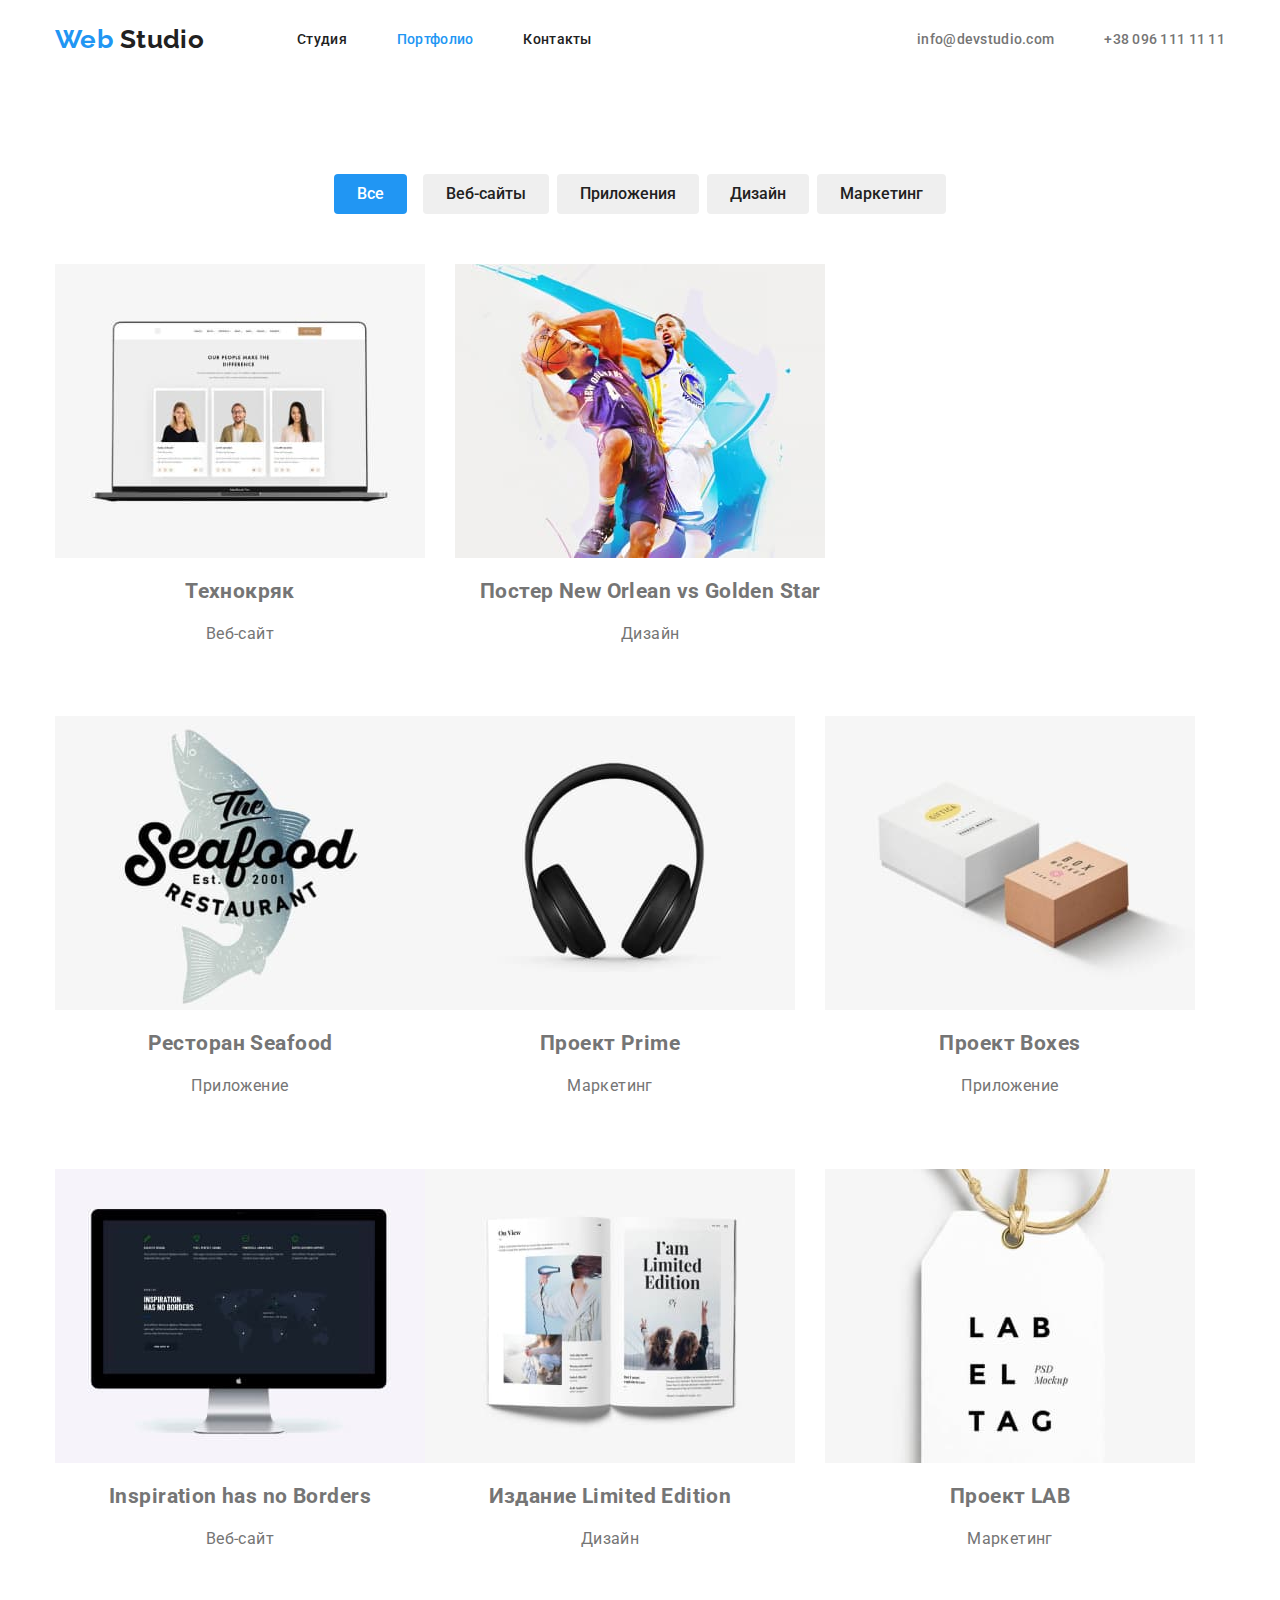
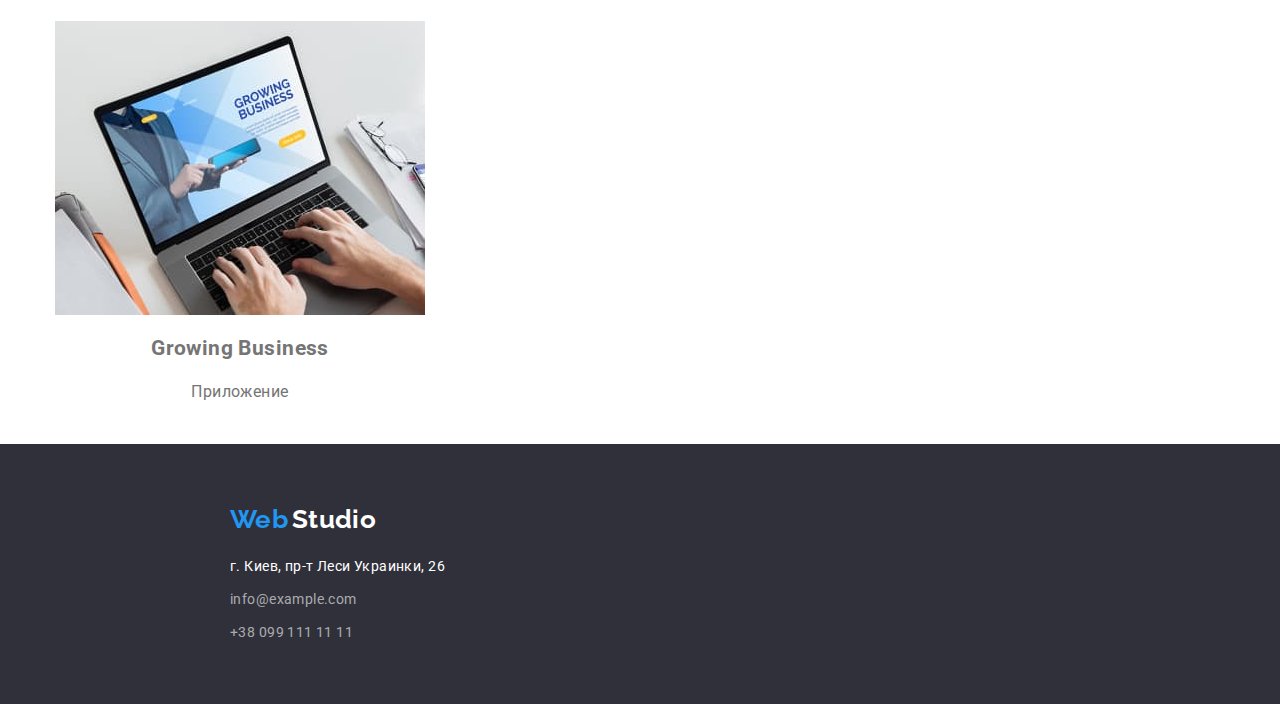
==== commit b44acb33: "adjustment3" ====
--- a/portfolio.html
+++ b/portfolio.html
@@ -2,20 +2,20 @@
 <html lang="ru">
 
 <head>
-    <meta charset="UTF-8">
-    <meta http-equiv="X-UA-Compatible" content="IE=edge">
-    <meta name="viewport" content="width=device-width, initial-scale=1.0">
-    <title>goit-markup-hw-02</title>
-    <link rel="preconnect" href="https://fonts.googleapis.com">
-    <link rel="preconnect" href="https://fonts.gstatic.com" crossorigin>
-    <link
-        href="https://fonts.googleapis.com/css2?family=Montserrat:wght@400;700&family=Oleo+Script&family=Raleway:wght@700&family=Roboto:wght@400;500;700;900&display=swap"
-        rel="stylesheet">
-    <link rel="stylesheet" href="./css/styles.css">
+  <meta charset="UTF-8">
+  <meta http-equiv="X-UA-Compatible" content="IE=edge">
+  <meta name="viewport" content="width=device-width, initial-scale=1.0">
+  <title>goit-markup-hw-02</title>
+  <link rel="preconnect" href="https://fonts.googleapis.com">
+  <link rel="preconnect" href="https://fonts.gstatic.com" crossorigin>
+  <link
+    href="https://fonts.googleapis.com/css2?family=Montserrat:wght@400;700&family=Oleo+Script&family=Raleway:wght@700&family=Roboto:wght@400;500;700;900&display=swap"
+    rel="stylesheet">
+  <link rel="stylesheet" href="https://cdn.jsdelivr.net/npm/modern-normalize@1.1.0/modern-normalize.min.css" />
+  <link rel="stylesheet" href="./css/styles.css">
 </head>
-
 <body>
-    <header>
+    <header class="header">
       <div class="container menu-nav">
           <a href="#" class="logo">
             <span class="light">Web</span>
@@ -38,7 +38,7 @@
        
    
       
-        <section class="section">
+        <section class="section portfolio">
            <div class="container navigation">
                 <ul class="nav list">
                   <li class="item"> <button class="button-primary">Все</button></li>
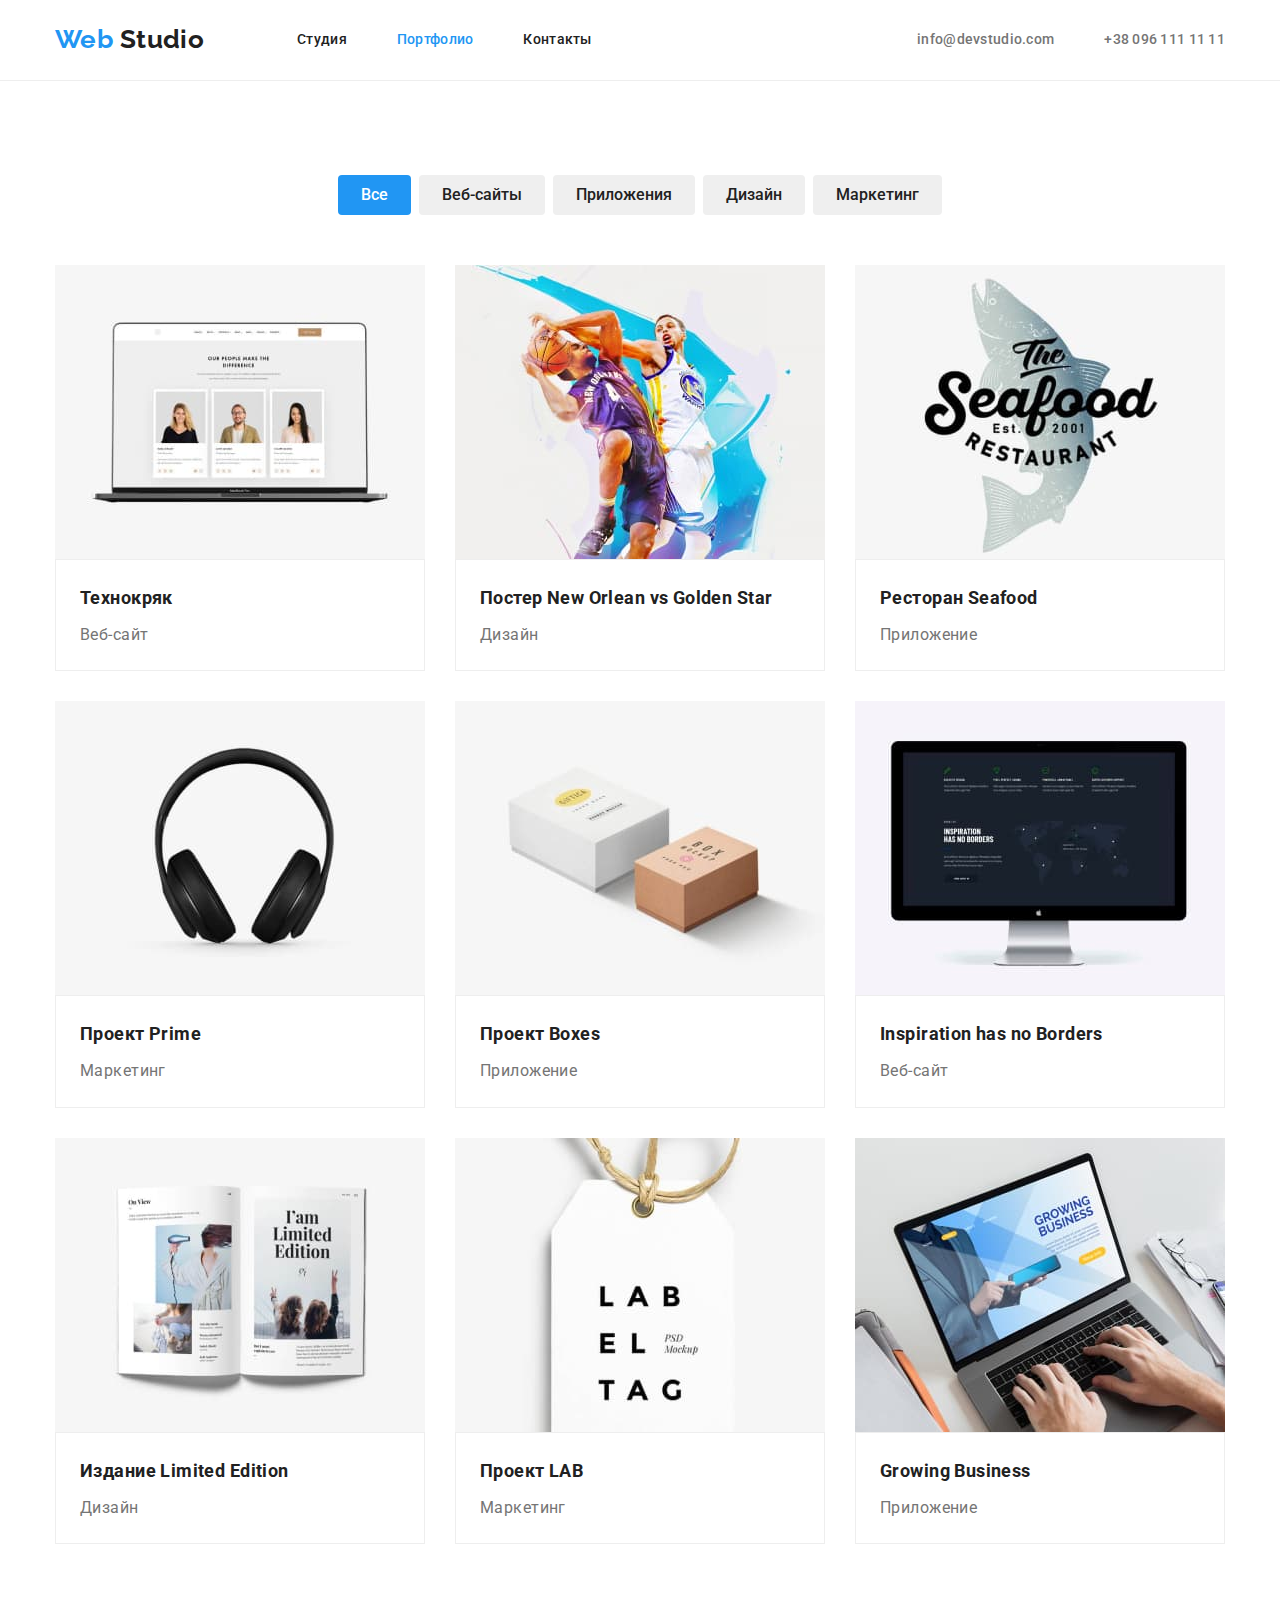
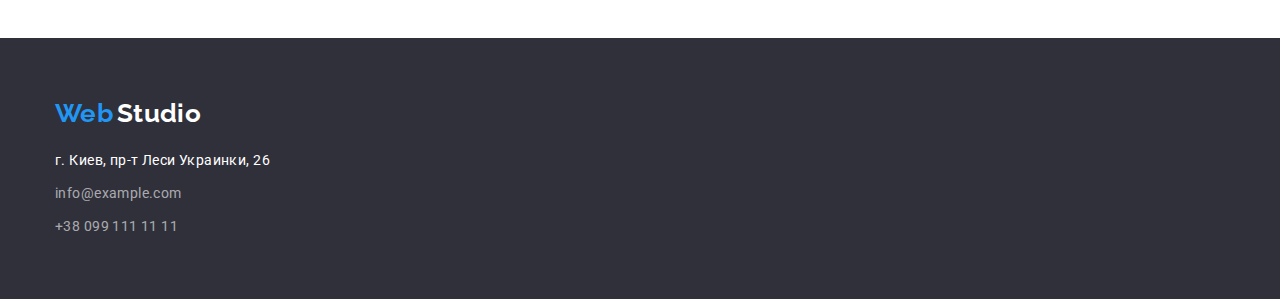
==== commit 7990bfec: "adjustment6" ====
--- a/portfolio.html
+++ b/portfolio.html
@@ -39,17 +39,17 @@
    
       
         <section class="section portfolio">
-           <div class="container navigation">
-                <ul class="nav list">
+           <div class="container">
+               <ul class="nav list">
                   <li class="item"> <button class="button-primary">Все</button></li>
                   <li class="item"> <button class="button-secondary">Веб-сайты</button></li>
                   <li class="item"> <button class="button-secondary">Приложения</button></li>
                   <li class="item"> <button class="button-secondary">Дизайн</button></li>
                   <li class="item"> <button class="button-secondary">Маркетинг</button></li>
-              </ul>
-           </div>
-           <div class="container flex">
-             <ul class="images-list list">  
+               </ul>
+          
+           
+               <ul class="images-list list">  
                   <li class="flex-element">
                      <img src="./images/techno.jpg" alt="Техно" width="370" height="294" >
                     <div class="text"><h2 class="title">Технокряк</h2>
@@ -99,9 +99,9 @@
          </a>
         <address>
             <ul class="address list">
-                <li><a href="" class="item">г. Киев, пр-т Леси Украинки, 26</a></li>
-                <li><a href="mailto:info@example.com" class="link">info@example.com</a></li>
-                <li><a href="tel:+380991111111" class="link">+38 099 111 11 11</a></li>
+                <li class="roster"><a href="" class="item">г. Киев, пр-т Леси Украинки, 26</a></li>
+                <li class="roster"><a href="mailto:info@example.com" class="link">info@example.com</a></li>
+                <li class="roster"><a href="tel:+380991111111" class="link">+38 099 111 11 11</a></li>
             </ul>
         </address>
      </div>
--- a/css/styles.css
+++ b/css/styles.css
@@ -6,6 +6,9 @@
   --transparent-color: rgba(255, 255, 255, 0.6);
   --footer-color: #2f303a;
   --team-background-color: #f5f4fa;
+  --team-border-bottom: #ECECEC;
+  --team-border:#EEEEEE;
+
 }
 
 html {
@@ -47,7 +50,8 @@
 
 h1,
 h2,
-h3 {
+h3,
+p {
   margin-top: 0;
   margin-bottom: 0;
 }
@@ -60,6 +64,10 @@
   padding-right: 15px;
 }
 
+.header {
+  border-bottom: 1px solid var(--team-border);
+}
+
 .menu-nav {
   display: flex;
   align-items: center;
@@ -79,11 +87,9 @@
 }
 
 .menu-nav .logo {
-display: block;
-margin-top: 24px;
-margin-bottom: 25px;
-
-
+  display: block;
+  margin-top: 24px;
+  margin-bottom: 25px;
 }
 .logo .light {
   color: var(--accent-color);
@@ -117,11 +123,9 @@
   text-decoration: none;
 }
 
-.navigation {
+.nav {
   margin-bottom: 50px;
-}
-.nav {
-  
+
   display: flex;
   justify-content: center;
 }
@@ -145,6 +149,11 @@
 .link:focus {
   color: var(--accent-color);
 }
+
+.activity {
+  padding-bottom: 94px;
+}
+
 .section-title {
   margin-top: 0;
   margin-bottom: 50px;
@@ -162,7 +171,7 @@
 }
 
 .hero {
-  background-color: #2f303a;
+  background-color: var(--footer-color);
   text-align: center;
   padding-top: 200px;
   padding-bottom: 200px;
@@ -251,20 +260,35 @@
   line-height: 1.9;
 }
 
+.images-list .item {
+  box-shadow: 0px 1px 3px rgba(0, 0, 0, 0.12),
+  0px 1px 1px rgba(0, 0, 0, 0.14),
+  0px 2px 1px rgba(0, 0, 0, 0.2);
+  border-radius: 0px 0px 4px 4px;
+  text-align: center;
+
+}
+
 .images-list .item:not(:last-child) {
   
-   margin-right: 30px;
+  margin-right: 30px;
 }
 
 
 .images-list .text {
-  border: 1px solid white;
-  text-align: center;
-  padding-top: 20px;
-  padding-bottom: 20px;
-}
-
-.flex {
+  border: 1px solid var(--title-text-color);
+  padding-top: 30px;
+  padding-bottom: 30px;
+  
+}
+
+.flex-element .title {
+  color: var(--secondary-color);
+  font-style: normal;
+  font-weight: 700;
+  font-size: 18px;
+  line-height: 2;
+  margin-bottom: 4px;
 }
 
 img {
@@ -274,8 +298,10 @@
 }
 
 .flex-element .text {
-  border: 1px solid white;
+  
   padding: 20px 24px 20px 24px;
+
+  border: 1px solid var(--team-border);  
 }
 
 .images-list {
@@ -284,8 +310,11 @@
 }
 
 .flex-element {
+  
   margin-right: 30px;
   margin-bottom: 30px;
+
+ 
 }
 .flex-element:nth-child(3n) {
   margin-right: 0;
@@ -346,8 +375,7 @@
 }
 
 .button-primary {
-  margin-right: 8px;
-
+ 
   display: inline-block;
   border-radius: 4px;
   padding: 6px 22px;
@@ -386,8 +414,6 @@
 .address .link {
   display: block;
 
-  margin-top: 9px;
-
   color: var(--transparent-color);
   font-family: Roboto, sans-serif;
   font-style: normal;
@@ -408,9 +434,13 @@
   text-decoration: none;
 }
 
+.address .roster:not(:last-child) {
+  margin-bottom: 9px;
+}
+
 .footer {
  
-  padding: 60px 1154px 60px 215px;
+  padding: 60px 0;
   background-color: var(--footer-color);
   text-decoration: none;
 }
@@ -450,7 +480,12 @@
 }
 
 .images-list .work {
+  color: var(--primary-text-color);
   font-weight: 400;
   font-size: 16px;
   line-height: 1.9;
 }
+
+.portfolio {
+  padding-bottom: 94px;
+}